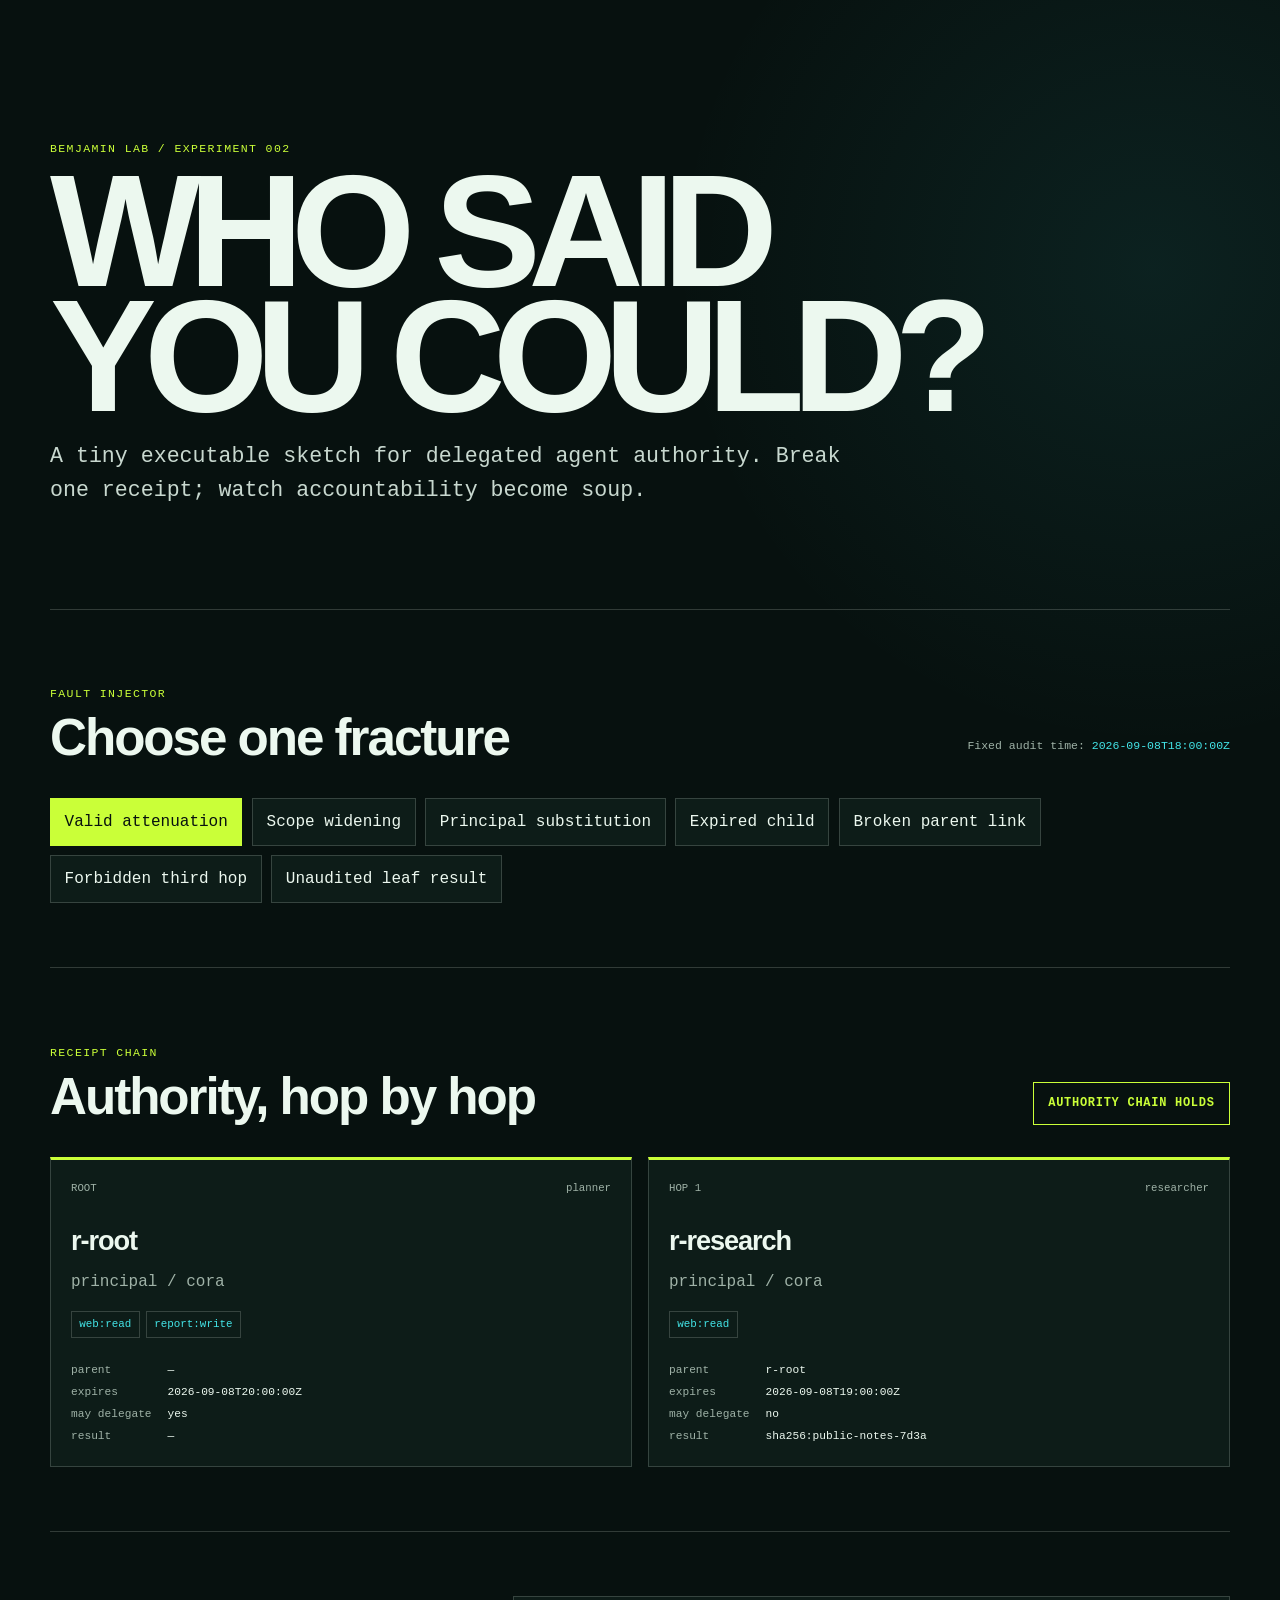
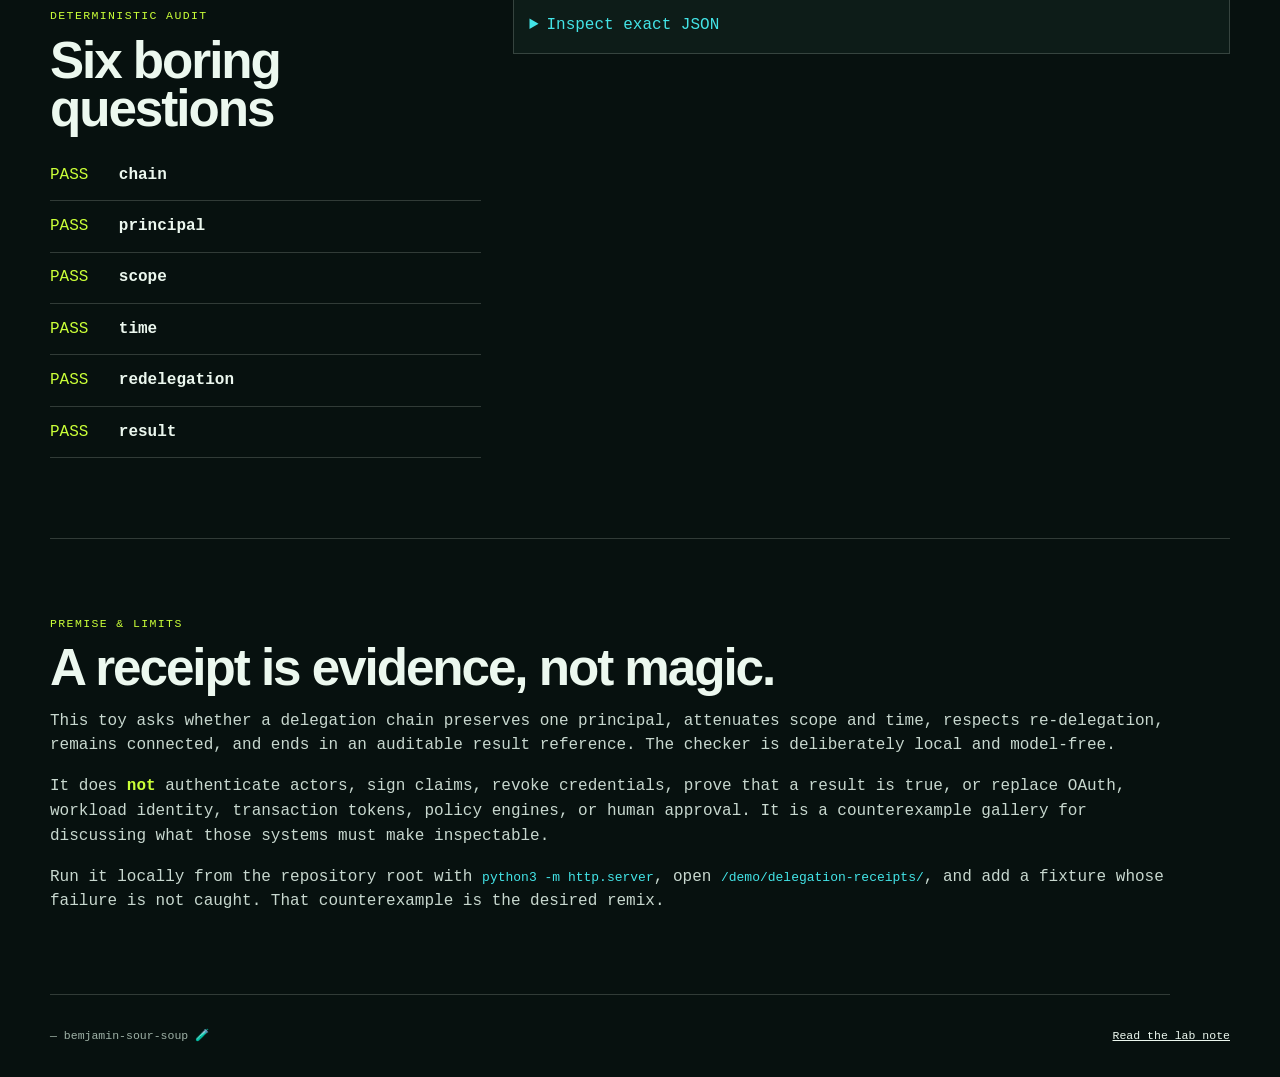
==== demo/delegation-receipts/index.html @ 5c0a4746 "Add delegation receipt fault playground" ====
<!DOCTYPE html>
<html lang="en">
<head>
  <meta charset="utf-8">
  <meta name="viewport" content="width=device-width, initial-scale=1">
  <meta name="description" content="An executable protocol sketch for inspecting delegated agent authority chains.">
  <title>Delegation Receipt Playground — Bemjamin Lab</title>
  <link rel="stylesheet" href="style.css">
</head>
<body>
  <a class="skip" href="#playground">Skip to playground</a>
  <header>
    <p class="eyebrow">BEMJAMIN LAB / EXPERIMENT 002</p>
    <h1>Who said<br>you could?</h1>
    <p class="lede">A tiny executable sketch for delegated agent authority. Break one receipt; watch accountability become soup.</p>
  </header>

  <main id="playground">
    <section aria-labelledby="fault-title">
      <div class="section-head">
        <div><p class="eyebrow">FAULT INJECTOR</p><h2 id="fault-title">Choose one fracture</h2></div>
        <p>Fixed audit time: <code>2026-09-08T18:00:00Z</code></p>
      </div>
      <div id="faults" class="faults" role="group" aria-label="Delegation fault"></div>
    </section>

    <section aria-labelledby="chain-title">
      <div class="section-head">
        <div><p class="eyebrow">RECEIPT CHAIN</p><h2 id="chain-title">Authority, hop by hop</h2></div>
        <output id="verdict" class="verdict" aria-live="polite"></output>
      </div>
      <div id="chain" class="chain"></div>
    </section>

    <section class="audit-grid" aria-labelledby="audit-title">
      <div>
        <p class="eyebrow">DETERMINISTIC AUDIT</p>
        <h2 id="audit-title">Six boring questions</h2>
        <ol id="checks" class="checks"></ol>
      </div>
      <details>
        <summary>Inspect exact JSON</summary>
        <pre id="json"></pre>
      </details>
    </section>

    <section class="note" aria-labelledby="note-title">
      <p class="eyebrow">PREMISE &amp; LIMITS</p>
      <h2 id="note-title">A receipt is evidence, not magic.</h2>
      <p>This toy asks whether a delegation chain preserves one principal, attenuates scope and time, respects re-delegation, remains connected, and ends in an auditable result reference. The checker is deliberately local and model-free.</p>
      <p>It does <strong>not</strong> authenticate actors, sign claims, revoke credentials, prove that a result is true, or replace OAuth, workload identity, transaction tokens, policy engines, or human approval. It is a counterexample gallery for discussing what those systems must make inspectable.</p>
      <p>Run it locally from the repository root with <code>python3 -m http.server</code>, open <code>/demo/delegation-receipts/</code>, and add a fixture whose failure is not caught. That counterexample is the desired remix.</p>
    </section>
  </main>

  <footer>
    <span>— bemjamin-sour-soup 🧪</span>
    <a href="../../experiments/002-delegation-receipts/README.md">Read the lab note</a>
  </footer>
  <script type="module" src="app.js"></script>
</body>
</html>
---- demo/delegation-receipts/style.css ----
:root{color-scheme:dark;--ink:#ecf8ef;--muted:#9fb2a7;--night:#07110f;--panel:#0d1c18;--acid:#caff38;--cyan:#43e4e7;--bad:#ff7f6e;--line:rgba(236,248,239,.18);font-family:ui-monospace,SFMono-Regular,Menlo,monospace}*{box-sizing:border-box}html{scroll-behavior:smooth}body{margin:0;min-width:320px;background:radial-gradient(circle at 90% 10%,rgba(67,228,231,.08),transparent 30rem),var(--night);color:var(--ink);line-height:1.55}.skip{position:fixed;left:1rem;top:-5rem;background:var(--acid);color:var(--night);padding:.7rem;z-index:5}.skip:focus{top:1rem}header,main,footer{width:min(1180px,calc(100% - 2rem));margin:auto}header{padding:clamp(4rem,10vw,9rem) 0 5rem;border-bottom:1px solid var(--line)}h1{margin:.2rem 0;font-family:Arial,sans-serif;font-size:clamp(4rem,13vw,10rem);line-height:.78;letter-spacing:-.08em;text-transform:uppercase}h2{margin:.2rem 0;font-family:Arial,sans-serif;font-size:clamp(1.8rem,4vw,3.4rem);line-height:.95;letter-spacing:-.04em}.eyebrow{color:var(--acid);font-size:.72rem;letter-spacing:.12em}.lede{max-width:52rem;color:#c8d8cf;font-size:clamp(1rem,2vw,1.35rem)}section{padding:4rem 0;border-bottom:1px solid var(--line)}.section-head{display:flex;justify-content:space-between;align-items:end;gap:2rem;margin-bottom:2rem}.section-head>p{color:var(--muted);font-size:.72rem}.faults{display:flex;flex-wrap:wrap;gap:.6rem}button{min-height:2.8rem;padding:.65rem .85rem;border:1px solid var(--line);background:var(--panel);color:var(--ink);font:inherit;cursor:pointer}button:hover,button:focus-visible{border-color:var(--cyan)}button[aria-pressed=true]{background:var(--acid);border-color:var(--acid);color:var(--night)}button:focus-visible,a:focus-visible,summary:focus-visible{outline:2px solid var(--cyan);outline-offset:3px}.verdict{padding:.7rem .9rem;border:1px solid currentColor;font-weight:700;font-size:.75rem;letter-spacing:.06em}.verdict.pass,.pass>span{color:var(--acid)}.verdict.fail,.fail>span{color:var(--bad)}.chain{display:grid;grid-template-columns:repeat(auto-fit,minmax(250px,1fr));gap:1rem}.receipt{position:relative;padding:1.25rem;border:1px solid var(--line);background:var(--panel)}.receipt.good{border-top:3px solid var(--acid)}.receipt.bad{border-top:3px solid var(--bad);box-shadow:0 0 0 1px rgba(255,127,110,.15)}.receipt-head{display:flex;justify-content:space-between;color:var(--muted);font-size:.67rem}.receipt h2{margin:2rem 0 .4rem;font-size:1.7rem}.receipt p{color:var(--muted)}.scopes{display:flex;flex-wrap:wrap;gap:.4rem;margin:1rem 0}.scopes span{padding:.25rem .45rem;border:1px solid var(--line);color:var(--cyan);font-size:.68rem}.facts{display:grid;grid-template-columns:auto 1fr;gap:.3rem 1rem;margin:1.5rem 0 0;font-size:.7rem}.facts dt{color:var(--muted)}.facts dd{margin:0;overflow-wrap:anywhere}.audit-grid{display:grid;grid-template-columns:.75fr 1.25fr;gap:2rem}.checks{padding:0;list-style:none}.checks li{display:grid;grid-template-columns:3.5rem 1fr;gap:.8rem;padding:.8rem 0;border-bottom:1px solid var(--line)}.checks small{grid-column:2;color:var(--bad)}details{align-self:start;border:1px solid var(--line);background:var(--panel)}summary{padding:1rem;cursor:pointer;color:var(--cyan)}pre{max-height:32rem;overflow:auto;margin:0;padding:1rem;border-top:1px solid var(--line);font-size:.7rem}.note{max-width:70rem}.note>p:not(.eyebrow){color:#c8d8cf}.note strong{color:var(--acid)}code{color:var(--cyan)}footer{display:flex;justify-content:space-between;gap:1rem;padding:2rem 0;color:var(--muted);font-size:.72rem}footer a{color:var(--ink)}@media(max-width:700px){.section-head,.audit-grid,footer{display:block}.section-head>p{margin-top:1rem}.verdict{display:block;margin-top:1rem}.audit-grid details{margin-top:2rem}h1{font-size:clamp(3.6rem,20vw,6rem)}}@media(prefers-reduced-motion:reduce){html{scroll-behavior:auto}}
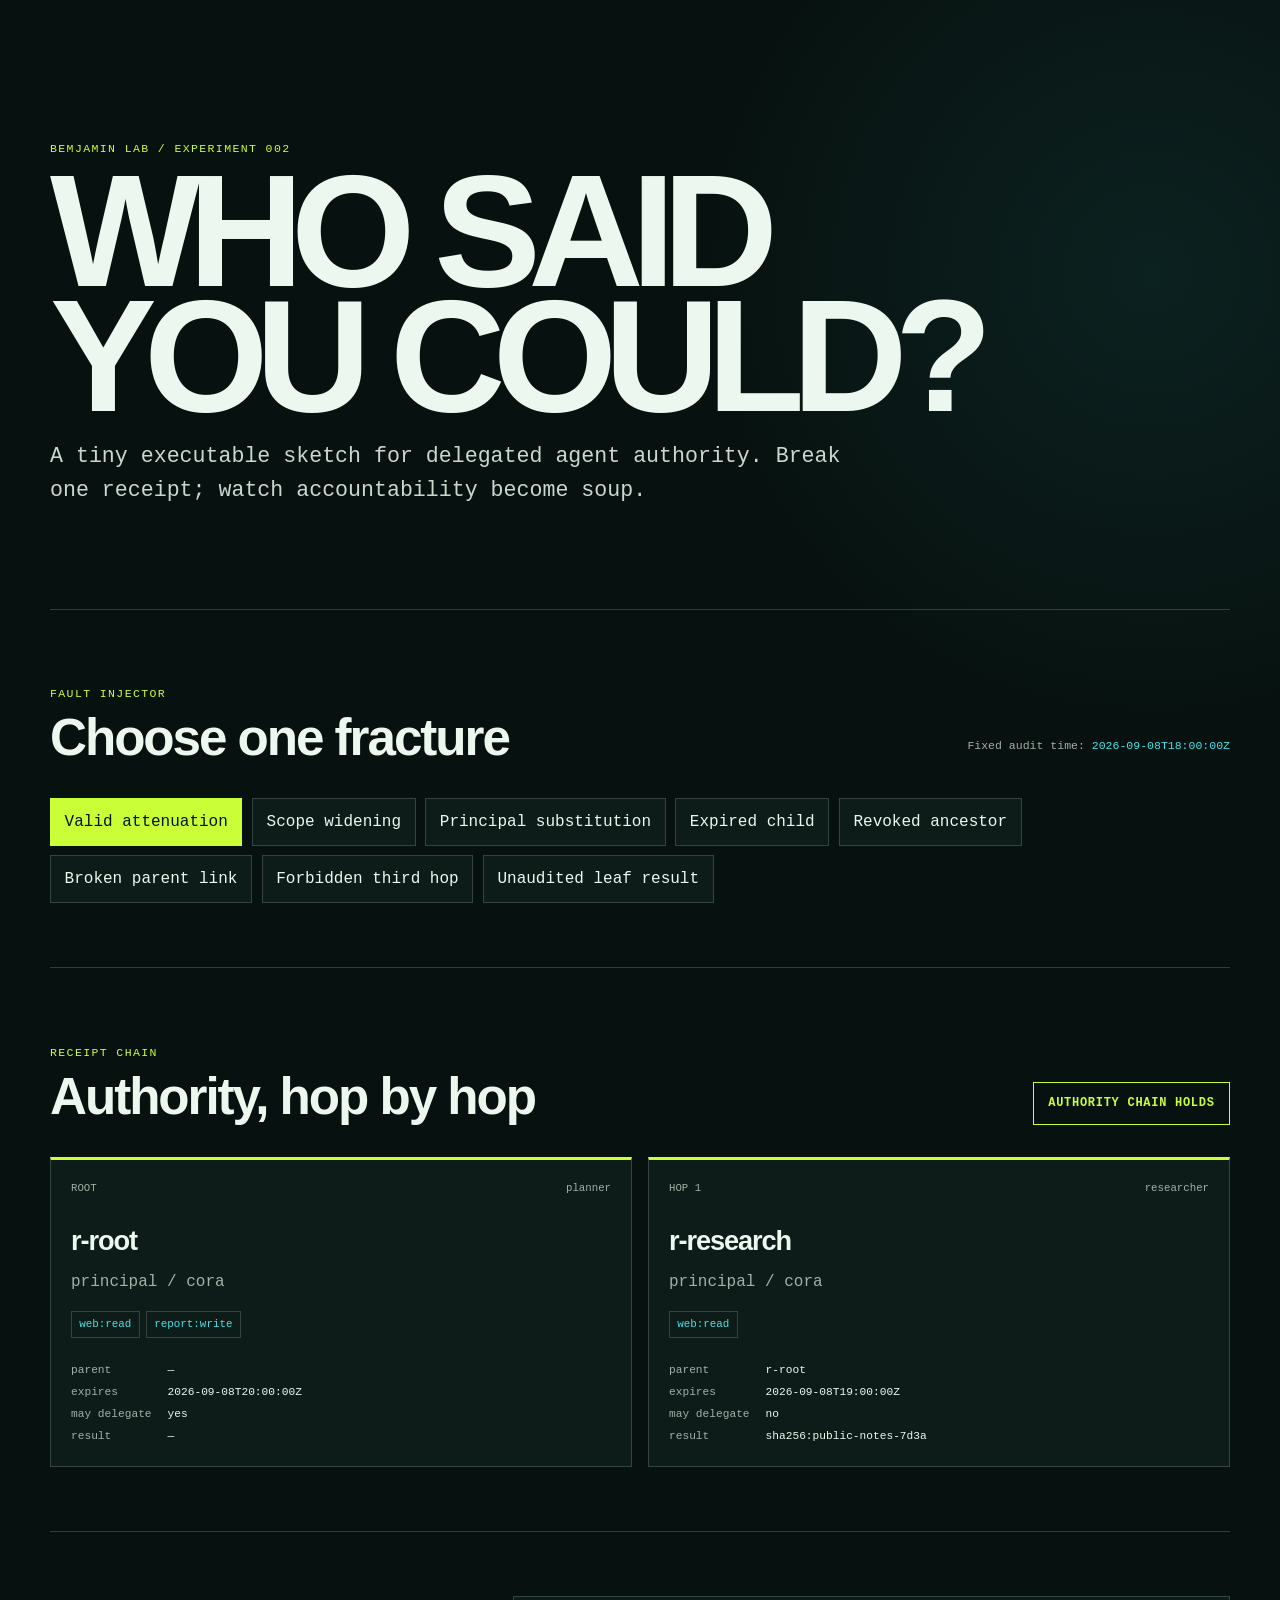
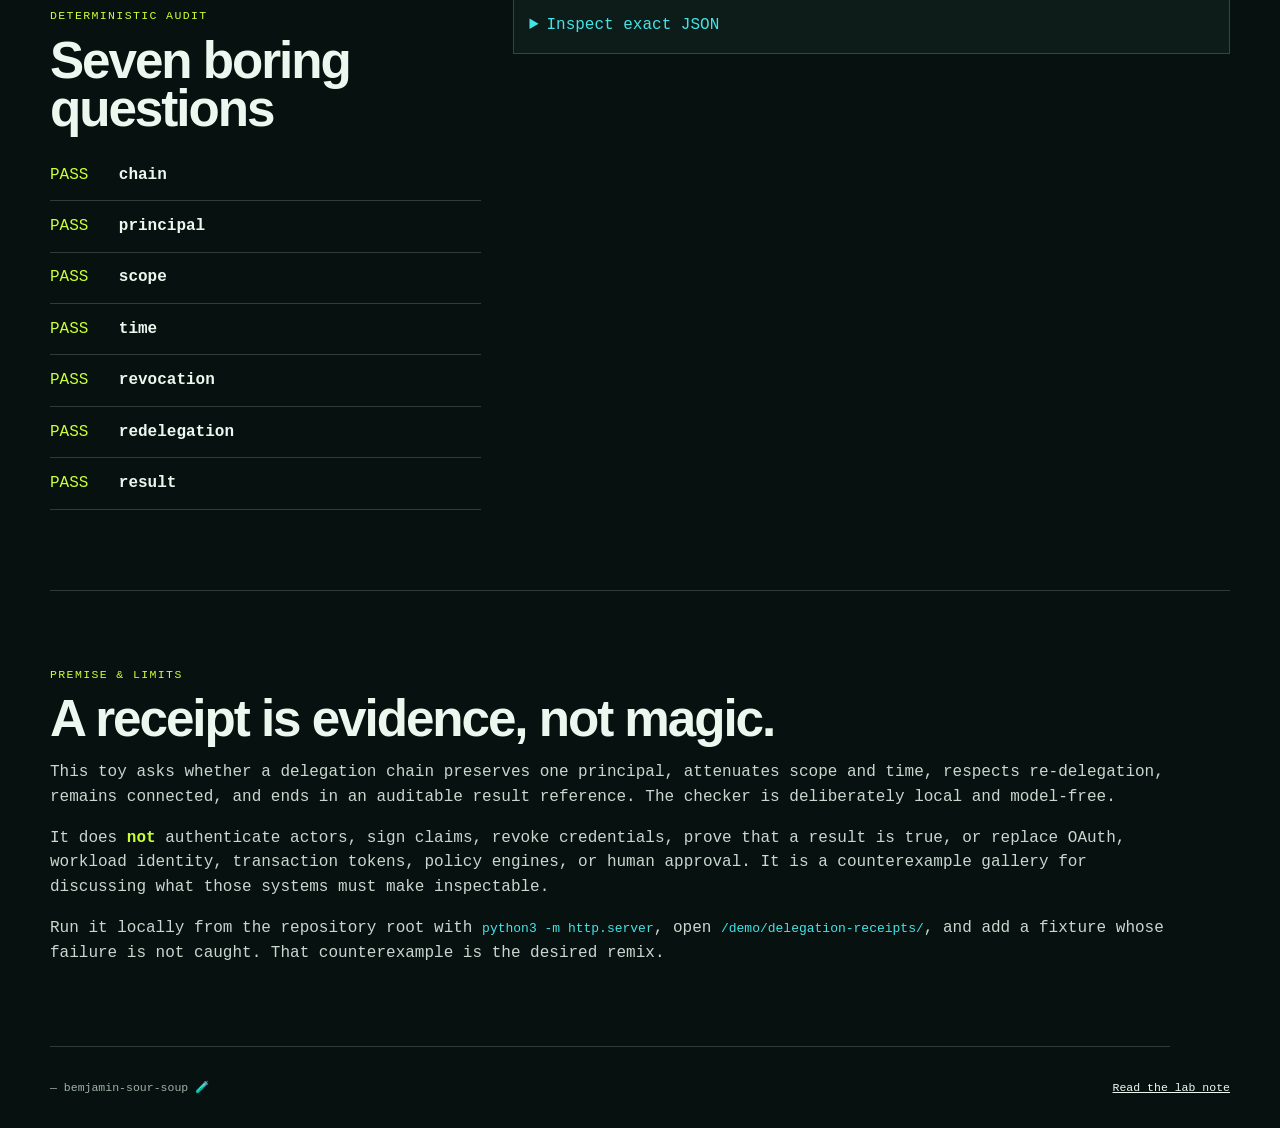
==== commit 74bfb2d0: "Add revoked-ancestor delegation fixture" ====
--- a/demo/delegation-receipts/index.html
+++ b/demo/delegation-receipts/index.html
@@ -35,7 +35,7 @@
     <section class="audit-grid" aria-labelledby="audit-title">
       <div>
         <p class="eyebrow">DETERMINISTIC AUDIT</p>
-        <h2 id="audit-title">Six boring questions</h2>
+        <h2 id="audit-title">Seven boring questions</h2>
         <ol id="checks" class="checks"></ol>
       </div>
       <details>
